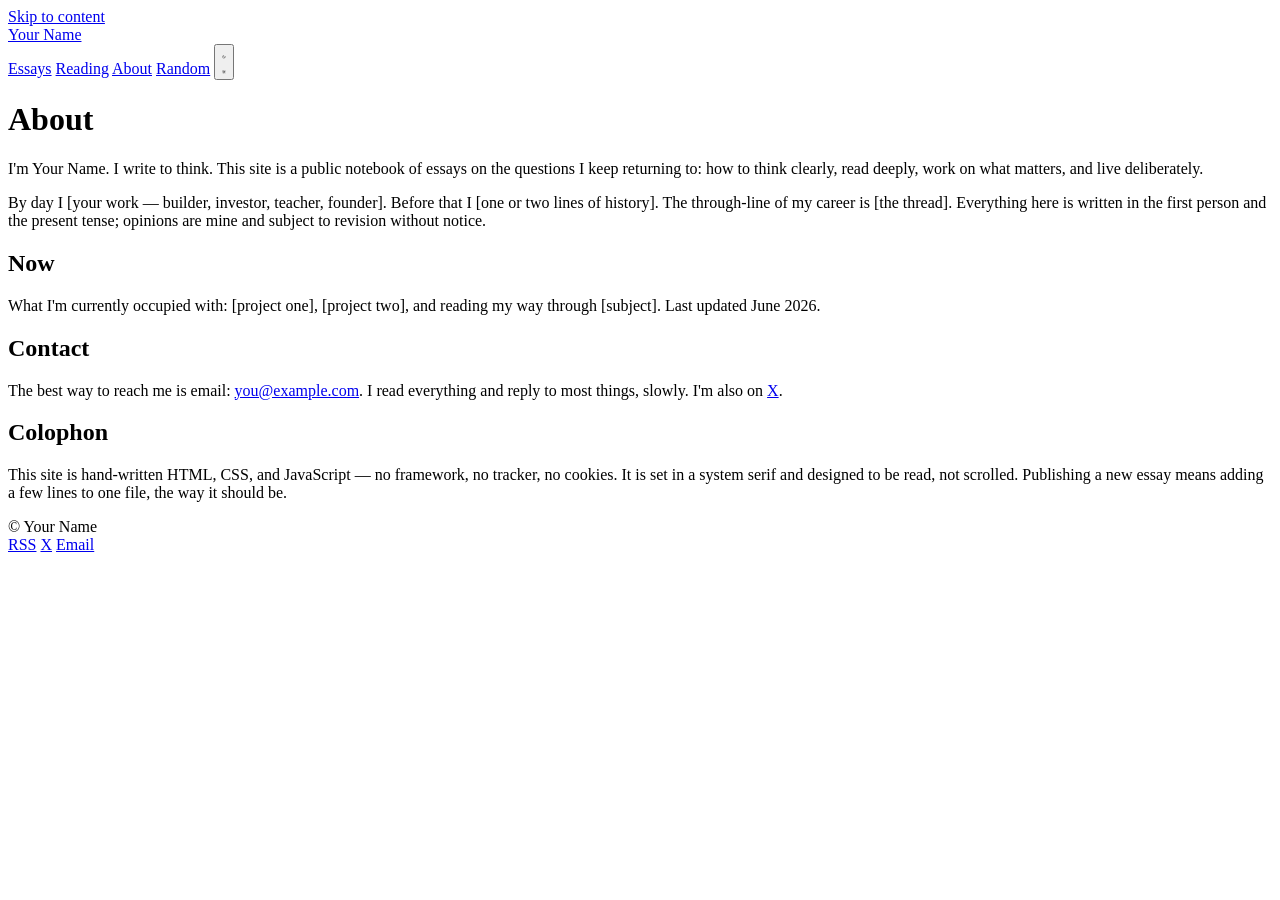
==== about.html @ 5345fb49 "Add files via upload" ====
<!DOCTYPE html>
<html lang="en" data-theme="light">
<head>
  <meta charset="UTF-8">
  <meta name="viewport" content="width=device-width, initial-scale=1.0">
  <title>About — Your Name</title>
  <meta name="description" content="About Your Name.">
  <link rel="icon" type="image/svg+xml" href="favicon.svg">
  <link rel="stylesheet" href="assets/styles.css">
</head>
<body>
  <a class="skip-link" href="#main">Skip to content</a>

  <header class="site-head">
    <div class="site-head__inner">
      <a class="brand" href="index.html">Your Name</a>
      <nav class="site-nav" aria-label="Main">
        <a href="index.html">Essays</a>
        <a href="reading.html">Reading</a>
        <a href="about.html" aria-current="page">About</a>
        <a href="#" data-random title="Read a random essay">Random</a>
        <button class="theme-toggle" data-theme-toggle type="button" aria-label="Toggle dark mode">
          <svg class="icon-moon" viewBox="0 0 24 24" fill="none" stroke="currentColor" stroke-width="2" stroke-linecap="round" stroke-linejoin="round"><path d="M21 12.79A9 9 0 1 1 11.21 3 7 7 0 0 0 21 12.79z"/></svg>
          <svg class="icon-sun" viewBox="0 0 24 24" fill="none" stroke="currentColor" stroke-width="2" stroke-linecap="round" stroke-linejoin="round"><circle cx="12" cy="12" r="4"/><path d="M12 2v2M12 20v2M4.93 4.93l1.41 1.41M17.66 17.66l1.41 1.41M2 12h2M20 12h2M4.93 19.07l1.41-1.41M17.66 6.34l1.41-1.41"/></svg>
        </button>
      </nav>
    </div>
  </header>

  <main class="wrap" id="main">
    <header class="page-head">
      <h1 class="page-title">About</h1>
    </header>

    <!-- REPLACE: everything below is a template — make it yours -->
    <div class="prose">
      <p>
        I'm Your Name. I write to think. This site is a public notebook of
        essays on the questions I keep returning to: how to think clearly,
        read deeply, work on what matters, and live deliberately.
      </p>

      <p>
        By day I [your work — builder, investor, teacher, founder]. Before that
        I [one or two lines of history]. The through-line of my career is
        [the thread]. Everything here is written in the first person and the
        present tense; opinions are mine and subject to revision without notice.
      </p>

      <h2>Now</h2>
      <p>
        What I'm currently occupied with: [project one], [project two], and
        reading my way through [subject]. Last updated June 2026.
      </p>

      <h2>Contact</h2>
      <p>
        The best way to reach me is email:
        <a href="mailto:you@example.com">you@example.com</a>. I read everything
        and reply to most things, slowly. I'm also on
        <a href="https://x.com/" rel="me">X</a>.
      </p>

      <h2>Colophon</h2>
      <p>
        This site is hand-written HTML, CSS, and JavaScript — no framework,
        no tracker, no cookies. It is set in a system serif and designed to be
        read, not scrolled. Publishing a new essay means adding a few lines to
        one file, the way it should be.
      </p>
    </div>
  </main>

  <footer class="site-foot">
    <div class="site-foot__inner">
      <span>© <span data-year></span> Your Name</span>
      <nav aria-label="Footer">
        <a href="rss.xml">RSS</a>
        <a href="https://x.com/" rel="me">X</a>
        <a href="mailto:you@example.com">Email</a>
      </nav>
    </div>
  </footer>

  <script src="assets/essays.js"></script>
  <script src="assets/main.js"></script>
</body>
</html>
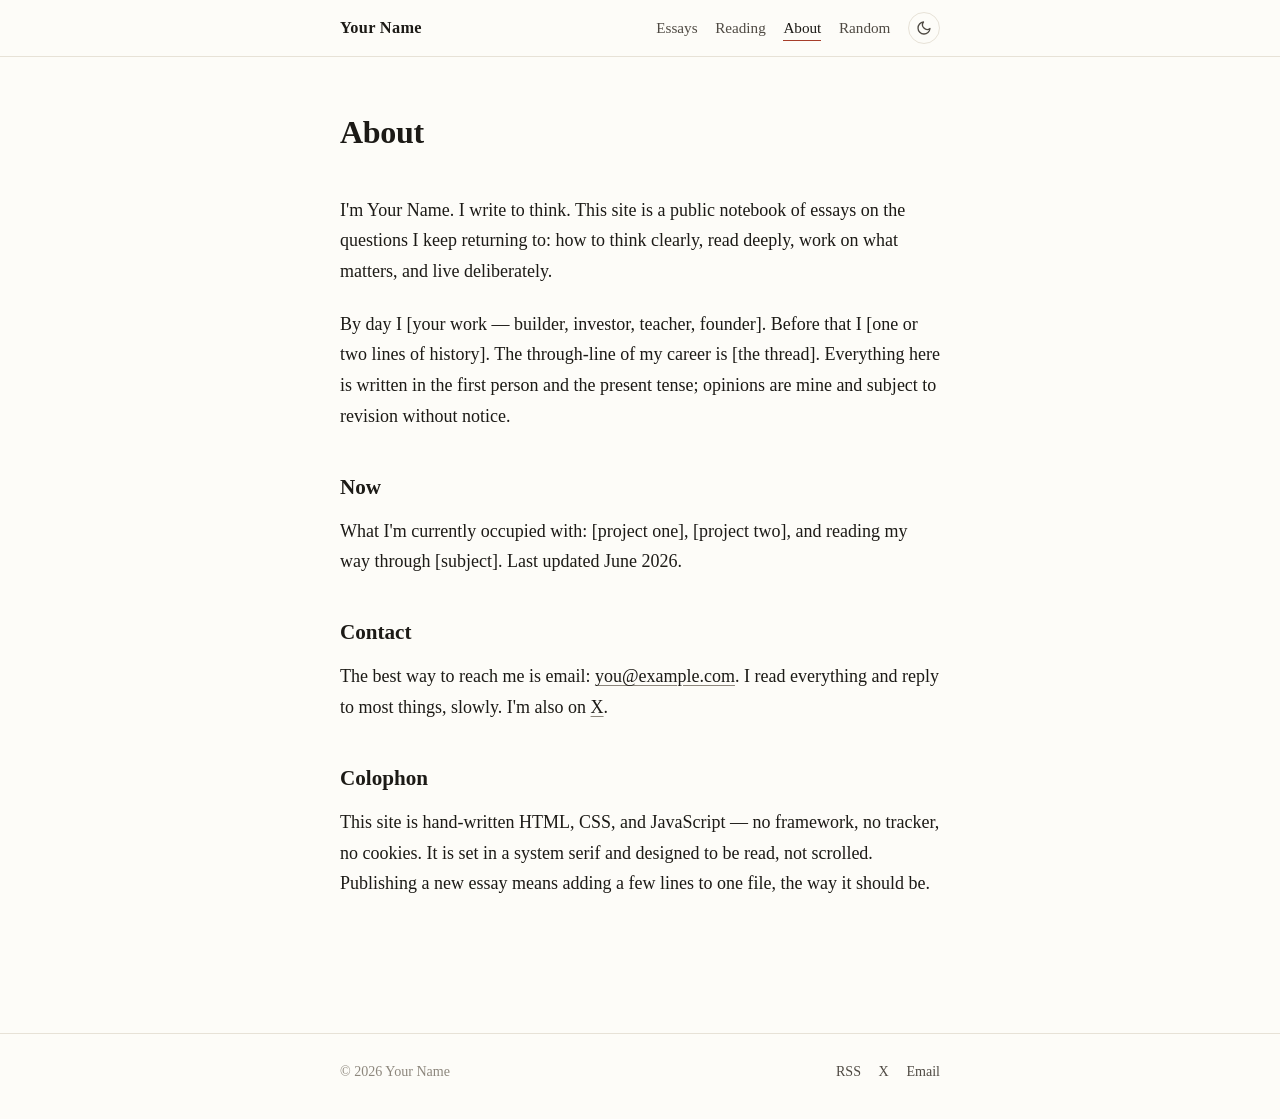
==== commit 89676783: "Update about.html" ====
--- a/about.html
+++ b/about.html
@@ -6,7 +6,7 @@
   <title>About — Your Name</title>
   <meta name="description" content="About Your Name.">
   <link rel="icon" type="image/svg+xml" href="favicon.svg">
-  <link rel="stylesheet" href="assets/styles.css">
+  <link rel="stylesheet" href="assets/style.css">
 </head>
 <body>
   <a class="skip-link" href="#main">Skip to content</a>
--- a/assets/style.css
+++ b/assets/style.css
@@ -0,0 +1,535 @@
+/* ============================================================
+   A quiet place for essays.
+   Design language: Paul Graham's austerity × Naval's calm type.
+   Plain CSS, no frameworks. One column, one measure, ink on paper.
+   ============================================================ */
+
+:root {
+  --paper:        #fdfcf8;
+  --paper-raised: #ffffff;
+  --ink:          #1c1a16;
+  --ink-soft:     #4f4a43;
+  --ink-faint:    #8d877d;
+  --line:         #e7e2d7;
+  --accent:       #a63d2a;   /* brick / sealing-wax red */
+  --accent-deep:  #8c3323;
+  --accent-soft:  rgba(166, 61, 42, 0.07);
+  --mark:         #f3ead3;
+  --measure:      40rem;
+  --nav-h:        3.5rem;
+  --serif: "Iowan Old Style", "Palatino Linotype", Palatino, Georgia, "Times New Roman", serif;
+  --mono:  "SF Mono", "Cascadia Code", Menlo, Consolas, monospace;
+}
+
+[data-theme="dark"] {
+  --paper:        #14120f;
+  --paper-raised: #1b1915;
+  --ink:          #e9e4d9;
+  --ink-soft:     #b3ac9f;
+  --ink-faint:    #7d766a;
+  --line:         #2c2822;
+  --accent:       #d97b5f;
+  --accent-deep:  #e08a6e;
+  --accent-soft:  rgba(217, 123, 95, 0.10);
+  --mark:         #3a3125;
+}
+
+/* ---------- Reset & base ---------- */
+
+*, *::before, *::after { box-sizing: border-box; }
+
+html { scroll-behavior: smooth; }
+
+body {
+  margin: 0;
+  background: var(--paper);
+  color: var(--ink);
+  font-family: var(--serif);
+  font-size: 1.125rem;          /* 18px */
+  line-height: 1.7;
+  -webkit-font-smoothing: antialiased;
+  text-rendering: optimizeLegibility;
+  transition: background-color .25s ease, color .25s ease;
+}
+
+::selection { background: var(--mark); color: var(--ink); }
+
+a {
+  color: var(--ink);
+  text-decoration-color: var(--ink-faint);
+  text-underline-offset: 0.18em;
+  text-decoration-thickness: 1px;
+  transition: color .15s ease, text-decoration-color .15s ease;
+}
+a:hover { color: var(--accent); text-decoration-color: var(--accent); }
+
+img { max-width: 100%; height: auto; }
+
+button { font: inherit; color: inherit; }
+
+/* Skip link */
+.skip-link {
+  position: absolute; left: -9999px; top: 0;
+  background: var(--ink); color: var(--paper);
+  padding: .5rem 1rem; z-index: 100;
+}
+.skip-link:focus { left: 0; }
+
+/* ---------- Reading progress (essay page only) ---------- */
+
+.progress {
+  position: fixed; top: 0; left: 0; z-index: 60;
+  width: 100%; height: 2px;
+  background: transparent;
+  pointer-events: none;
+}
+.progress__bar {
+  display: block; height: 100%; width: 0;
+  background: var(--accent);
+  transition: width .08s linear;
+}
+
+/* ---------- Header / nav ---------- */
+
+.site-head {
+  border-bottom: 1px solid var(--line);
+}
+.site-head__inner {
+  max-width: var(--measure);
+  margin: 0 auto;
+  padding: 0 1.25rem;
+  height: var(--nav-h);
+  display: flex;
+  align-items: center;
+  justify-content: space-between;
+  gap: 1rem;
+}
+.brand {
+  font-weight: 700;
+  font-size: 1.02rem;
+  letter-spacing: .02em;
+  text-decoration: none;
+  white-space: nowrap;
+}
+.brand:hover { color: var(--accent); }
+
+.site-nav {
+  display: flex;
+  align-items: center;
+  gap: 1.1rem;
+  font-size: .95rem;
+}
+.site-nav a {
+  text-decoration: none;
+  color: var(--ink-soft);
+}
+.site-nav a:hover { color: var(--accent); }
+.site-nav a[aria-current="page"] {
+  color: var(--ink);
+  border-bottom: 1px solid var(--accent);
+}
+
+.theme-toggle {
+  background: none;
+  border: 1px solid var(--line);
+  border-radius: 999px;
+  width: 2rem; height: 2rem;
+  display: inline-flex;
+  align-items: center;
+  justify-content: center;
+  cursor: pointer;
+  color: var(--ink-soft);
+  transition: border-color .15s ease, color .15s ease;
+  flex: none;
+}
+.theme-toggle:hover { color: var(--accent); border-color: var(--accent); }
+.theme-toggle svg { width: 1rem; height: 1rem; }
+.theme-toggle .icon-sun  { display: none; }
+[data-theme="dark"] .theme-toggle .icon-sun  { display: block; }
+[data-theme="dark"] .theme-toggle .icon-moon { display: none; }
+
+/* ---------- Layout ---------- */
+
+.wrap {
+  max-width: var(--measure);
+  margin: 0 auto;
+  padding: 0 1.25rem;
+}
+
+main.wrap { padding-top: 3rem; padding-bottom: 5rem; }
+
+/* ---------- Home / index ---------- */
+
+.lede {
+  font-size: 1.22rem;
+  line-height: 1.65;
+  color: var(--ink-soft);
+  margin: 0 0 2.5rem 0;
+  max-width: 34rem;
+}
+.lede a { color: var(--ink); }
+
+/* Search + filters */
+.tools {
+  margin: 0 0 1.75rem 0;
+}
+.search {
+  display: flex;
+  align-items: baseline;
+  gap: .6rem;
+  border-bottom: 1px solid var(--line);
+  padding-bottom: .45rem;
+}
+.search:focus-within { border-bottom-color: var(--accent); }
+.search input {
+  flex: 1;
+  border: 0;
+  background: transparent;
+  color: var(--ink);
+  font-family: var(--serif);
+  font-size: 1.05rem;
+  font-style: italic;
+  padding: .15rem 0;
+  outline: none;
+}
+.search input::placeholder { color: var(--ink-faint); }
+.search kbd {
+  font-family: var(--mono);
+  font-size: .72rem;
+  color: var(--ink-faint);
+  border: 1px solid var(--line);
+  border-radius: 4px;
+  padding: .05rem .4rem;
+}
+
+.tags {
+  display: flex;
+  flex-wrap: wrap;
+  gap: .45rem;
+  margin-top: .9rem;
+}
+.tag {
+  font-family: var(--serif);
+  font-size: .85rem;
+  color: var(--ink-soft);
+  background: none;
+  border: 1px solid var(--line);
+  border-radius: 999px;
+  padding: .12rem .7rem;
+  cursor: pointer;
+  transition: all .15s ease;
+}
+.tag:hover { border-color: var(--accent); color: var(--accent); }
+.tag.is-active {
+  background: var(--accent-soft);
+  border-color: var(--accent);
+  color: var(--accent);
+}
+
+/* Essay index — PG-style plain list */
+.index-year {
+  font-size: .85rem;
+  letter-spacing: .14em;
+  text-transform: uppercase;
+  color: var(--ink-faint);
+  margin: 2.2rem 0 .4rem 0;
+  font-weight: 400;
+}
+
+.essay-list { list-style: none; margin: 0; padding: 0; }
+
+.essay-row a {
+  display: flex;
+  align-items: baseline;
+  justify-content: space-between;
+  gap: 1.25rem;
+  padding: .42rem 0;
+  text-decoration: none;
+}
+.essay-row__title { transition: color .15s ease; }
+.essay-row a:hover .essay-row__title {
+  color: var(--accent);
+  text-decoration: underline;
+  text-decoration-color: var(--accent);
+  text-underline-offset: .18em;
+}
+.essay-row__meta {
+  flex: none;
+  font-size: .82rem;
+  color: var(--ink-faint);
+  font-family: var(--mono);
+  letter-spacing: .01em;
+}
+.essay-row__excerpt {
+  display: block;
+  font-size: .95rem;
+  color: var(--ink-soft);
+  margin: -.1rem 0 .35rem 0;
+  max-width: 34rem;
+}
+
+.no-results {
+  color: var(--ink-faint);
+  font-style: italic;
+  padding: 2rem 0;
+}
+
+/* ---------- Essay page ---------- */
+
+.essay-head { margin: 0 0 2.2rem 0; }
+.essay-title {
+  font-size: 2.1rem;
+  line-height: 1.25;
+  letter-spacing: -0.01em;
+  margin: 0 0 .6rem 0;
+  font-weight: 700;
+}
+.essay-meta {
+  font-family: var(--mono);
+  font-size: .82rem;
+  color: var(--ink-faint);
+  letter-spacing: .02em;
+}
+.essay-meta .sep { margin: 0 .5rem; }
+
+/* Prose */
+.prose p { margin: 0 0 1.4rem 0; }
+.prose > p:first-of-type::first-letter { /* restrained, not a drop cap */ }
+
+.prose h2 {
+  font-size: 1.32rem;
+  line-height: 1.35;
+  margin: 2.6rem 0 .9rem 0;
+  font-weight: 700;
+  position: relative;
+}
+.prose h2 .anchor {
+  position: absolute;
+  left: -1.4rem;
+  width: 1.4rem;
+  text-align: center;
+  opacity: 0;
+  text-decoration: none;
+  color: var(--ink-faint);
+  font-weight: 400;
+  font-size: .95rem;
+  transition: opacity .15s ease;
+}
+.prose h2:hover .anchor,
+.prose h2 .anchor:focus { opacity: 1; }
+
+.prose blockquote {
+  margin: 1.8rem 0;
+  padding: .1rem 0 .1rem 1.3rem;
+  border-left: 2px solid var(--accent);
+  color: var(--ink-soft);
+  font-style: italic;
+}
+.prose blockquote p:last-child { margin-bottom: 0; }
+
+.prose ul, .prose ol { margin: 0 0 1.4rem 0; padding-left: 1.4rem; }
+.prose li { margin-bottom: .35rem; }
+.prose li::marker { color: var(--accent); }
+
+.prose hr {
+  border: 0;
+  text-align: center;
+  margin: 2.8rem 0;
+}
+.prose hr::before {
+  content: "· · ·";
+  letter-spacing: .6em;
+  color: var(--ink-faint);
+  font-size: .9rem;
+}
+
+.prose sup.fn { font-size: .72em; line-height: 0; }
+.prose sup.fn a { color: var(--accent); text-decoration: none; }
+
+.footnotes {
+  margin-top: 3rem;
+  padding-top: 1rem;
+  border-top: 1px solid var(--line);
+  font-size: .92rem;
+  color: var(--ink-soft);
+}
+.footnotes ol { padding-left: 1.2rem; }
+
+/* End mark */
+.endmark {
+  display: block;
+  width: .55rem; height: .55rem;
+  background: var(--accent);
+  margin-top: 2.6rem;
+}
+
+/* Prev / next */
+.essay-pn {
+  display: flex;
+  justify-content: space-between;
+  gap: 1rem;
+  margin-top: 3.2rem;
+  padding-top: 1.6rem;
+  border-top: 1px solid var(--line);
+  font-size: .98rem;
+}
+.essay-pn a { text-decoration: none; max-width: 48%; }
+.essay-pn .pn-label {
+  display: block;
+  font-size: .78rem;
+  letter-spacing: .12em;
+  text-transform: uppercase;
+  color: var(--ink-faint);
+  margin-bottom: .15rem;
+}
+.essay-pn .next { text-align: right; margin-left: auto; }
+
+/* ---------- Subscribe ---------- */
+
+.subscribe {
+  margin-top: 4rem;
+  padding: 1.6rem 0 0 0;
+  border-top: 1px solid var(--line);
+}
+.subscribe h2 {
+  font-size: 1.15rem;
+  margin: 0 0 .3rem 0;
+}
+.subscribe p {
+  color: var(--ink-soft);
+  font-size: .98rem;
+  margin: 0 0 1rem 0;
+}
+.subscribe form {
+  display: flex;
+  gap: .6rem;
+  max-width: 26rem;
+}
+.subscribe input[type="email"] {
+  flex: 1;
+  font-family: var(--serif);
+  font-size: 1rem;
+  padding: .5rem .7rem;
+  color: var(--ink);
+  background: var(--paper-raised);
+  border: 1px solid var(--line);
+  border-radius: 4px;
+  outline: none;
+  transition: border-color .15s ease;
+}
+.subscribe input[type="email"]:focus { border-color: var(--accent); }
+.subscribe button {
+  font-size: .95rem;
+  padding: .5rem 1.1rem;
+  background: var(--ink);
+  color: var(--paper);
+  border: 1px solid var(--ink);
+  border-radius: 4px;
+  cursor: pointer;
+  transition: background .15s ease, color .15s ease;
+}
+.subscribe button:hover { background: var(--accent); border-color: var(--accent); }
+.subscribe .form-note {
+  font-size: .85rem;
+  margin-top: .6rem;
+  min-height: 1.2em;
+}
+.subscribe .form-note.ok  { color: var(--accent); font-style: italic; }
+
+/* ---------- Reading page ---------- */
+
+.book-cat {
+  font-size: .85rem;
+  letter-spacing: .14em;
+  text-transform: uppercase;
+  color: var(--ink-faint);
+  margin: 2.4rem 0 .6rem 0;
+  font-weight: 400;
+}
+.book-list { list-style: none; margin: 0; padding: 0; }
+.book-list li {
+  padding: .55rem 0;
+  border-bottom: 1px solid var(--line);
+}
+.book-list li:last-child { border-bottom: 0; }
+.book-title { font-weight: 700; }
+.book-author { color: var(--ink-soft); }
+.book-note {
+  display: block;
+  font-size: .95rem;
+  color: var(--ink-soft);
+  font-style: italic;
+  margin-top: .1rem;
+}
+
+/* ---------- Page head (interior pages) ---------- */
+
+.page-head { margin: 0 0 2.2rem 0; }
+.page-title {
+  font-size: 2rem;
+  margin: 0 0 .5rem 0;
+  letter-spacing: -0.01em;
+}
+.page-sub {
+  color: var(--ink-soft);
+  font-size: 1.05rem;
+  margin: 0;
+  max-width: 34rem;
+}
+
+/* ---------- Footer ---------- */
+
+.site-foot {
+  border-top: 1px solid var(--line);
+  margin-top: 2rem;
+}
+.site-foot__inner {
+  max-width: var(--measure);
+  margin: 0 auto;
+  padding: 1.6rem 1.25rem 2.2rem;
+  display: flex;
+  justify-content: space-between;
+  align-items: baseline;
+  gap: 1rem;
+  flex-wrap: wrap;
+  font-size: .88rem;
+  color: var(--ink-faint);
+}
+.site-foot a { color: var(--ink-soft); text-decoration: none; }
+.site-foot a:hover { color: var(--accent); }
+.site-foot nav { display: flex; gap: 1.1rem; }
+
+/* ---------- Focus & a11y ---------- */
+
+:focus-visible {
+  outline: 2px solid var(--accent);
+  outline-offset: 2px;
+  border-radius: 2px;
+}
+
+@media (prefers-reduced-motion: reduce) {
+  html { scroll-behavior: auto; }
+  * { transition: none !important; }
+}
+
+/* ---------- Small screens ---------- */
+
+@media (max-width: 560px) {
+  body { font-size: 1.06rem; }
+  .essay-title { font-size: 1.7rem; }
+  .page-title { font-size: 1.7rem; }
+  .site-nav { gap: .8rem; font-size: .9rem; }
+  .essay-row a { flex-direction: column; gap: 0; }
+  .essay-row__meta { order: -1; font-size: .76rem; }
+  .subscribe form { flex-direction: column; }
+  .prose h2 .anchor { position: static; margin-right: .3rem; opacity: 1; }
+}
+
+/* ---------- Print ---------- */
+
+@media print {
+  .site-head, .site-foot, .progress, .subscribe, .essay-pn, .tools { display: none; }
+  body { background: #fff; color: #000; font-size: 12pt; }
+  a { color: #000; text-decoration: none; }
+  main.wrap { padding-top: 0; }
+}
